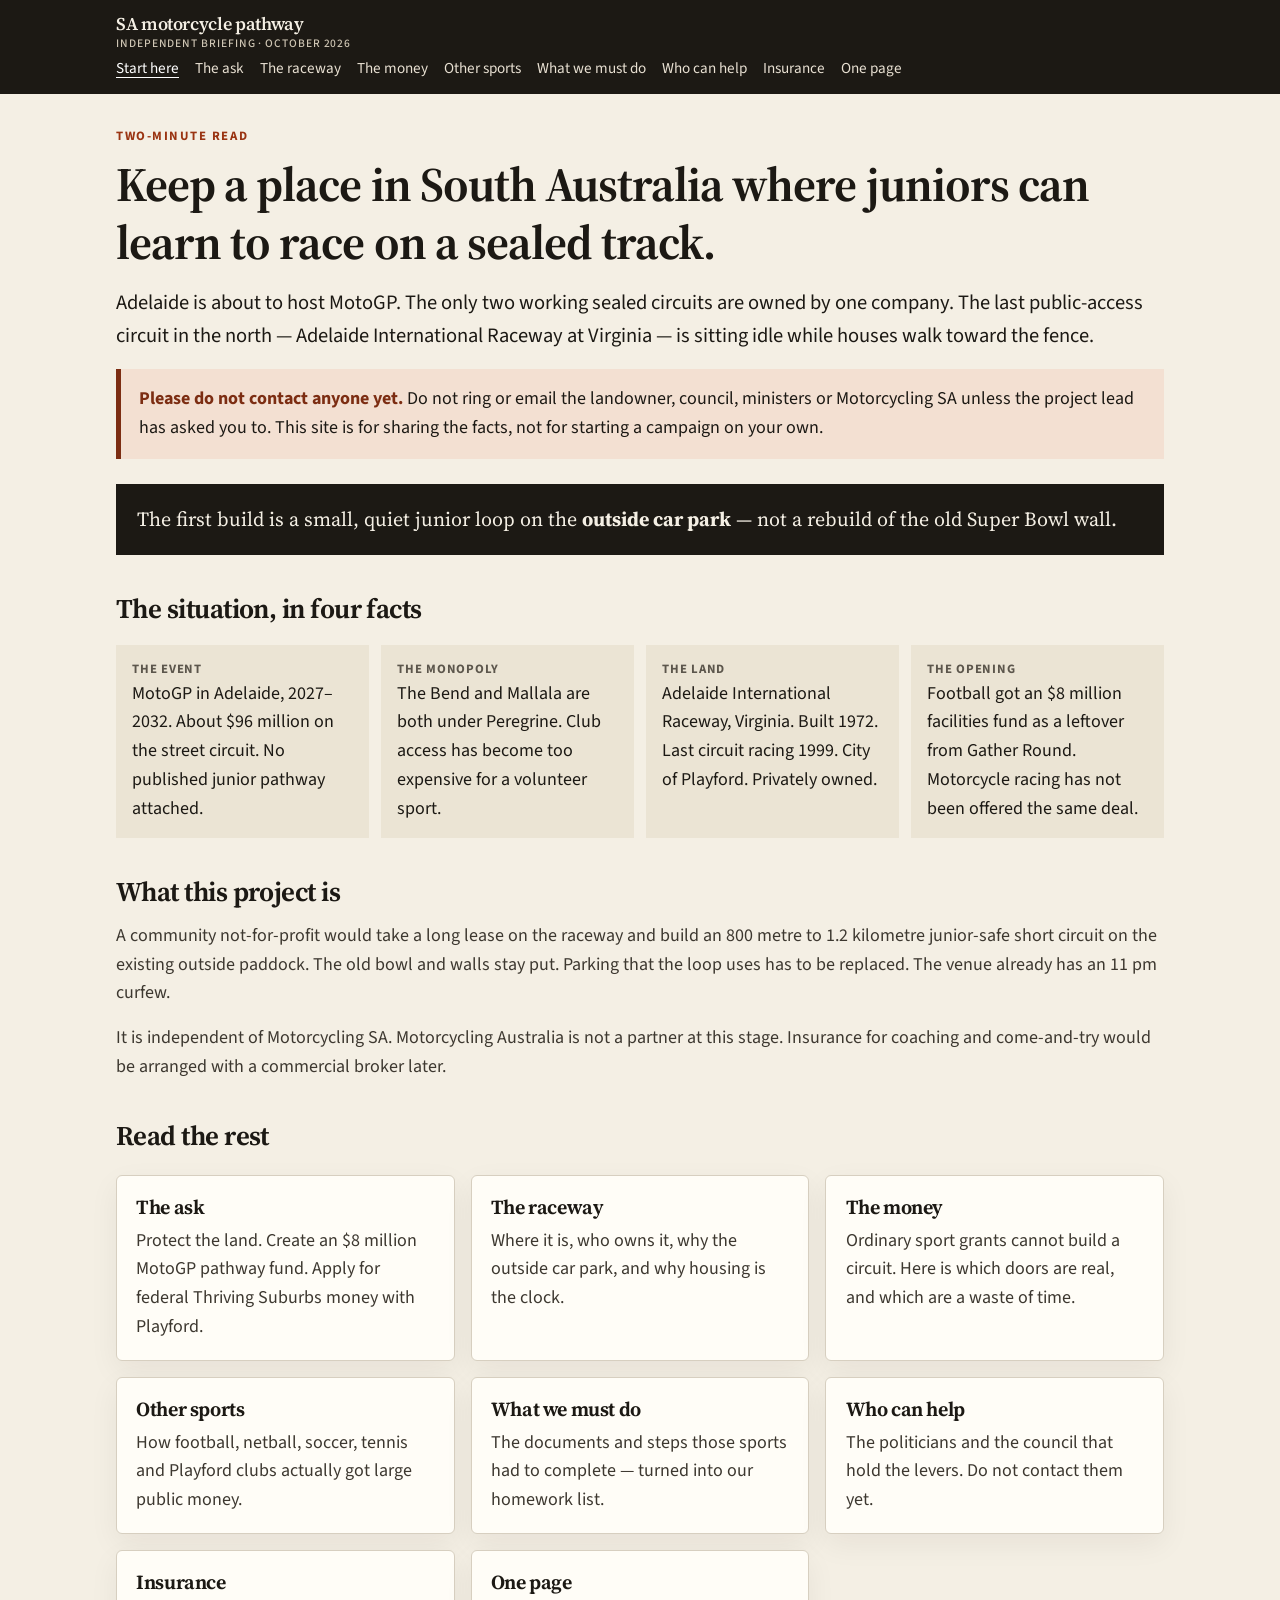
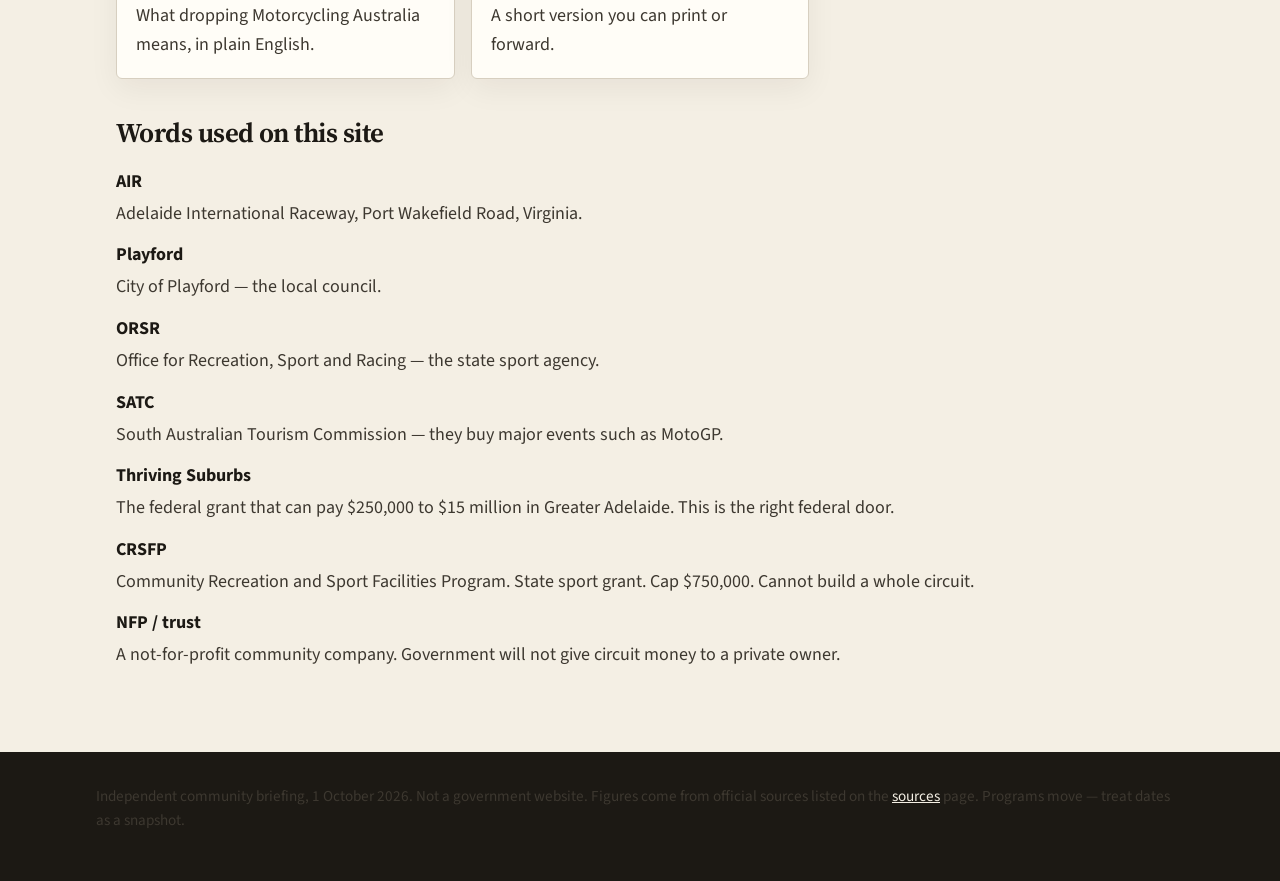
==== index.html @ 2dd80e3b "Add plain-language SA motorcycle pathway briefing site" ====
<!DOCTYPE html>
<html lang="en-AU">
<head>
  <meta charset="utf-8">
  <meta name="viewport" content="width=device-width, initial-scale=1">
  <title>Start here — SA motorcycle pathway briefing</title>
  <meta name="description" content="Plain-language briefing on a junior motorcycle pathway at Adelaide International Raceway, Virginia.">
  <link rel="preconnect" href="https://fonts.googleapis.com">
  <link rel="preconnect" href="https://fonts.gstatic.com" crossorigin>
  <link href="https://fonts.googleapis.com/css2?family=Source+Sans+3:wght@500;700&family=Source+Serif+4:wght@600;650&display=swap" rel="stylesheet">
  <link rel="stylesheet" href="css/style.css">
</head>
<body>
  <a class="skip" href="#content">Skip to content</a>
  <header class="site-header">
    <div class="header-inner">
      <a class="brand" href="index.html">SA motorcycle pathway<small>Independent briefing · October 2026</small></a>
      <button class="nav-toggle" type="button" aria-expanded="false">Menu</button>
    </div>
    <nav class="nav" aria-label="Main">
      <a class="is-current" href="index.html">Start here</a>
      <a href="proposal.html">The ask</a>
      <a href="the-site.html">The raceway</a>
      <a href="money.html">The money</a>
      <a href="other-sports.html">Other sports</a>
      <a href="homework.html">What we must do</a>
      <a href="people.html">Who can help</a>
      <a href="insurance.html">Insurance</a>
      <a href="one-pager.html">One page</a>
    </nav>
  </header>

  <main id="content" class="wrap">
    <p class="kicker">Two-minute read</p>
    <h1>Keep a place in South Australia where juniors can learn to race on a sealed track.</h1>
    <p class="lead">Adelaide is about to host MotoGP. The only two working sealed circuits are owned by one company. The last public-access circuit in the north — Adelaide International Raceway at Virginia — is sitting idle while houses walk toward the fence.</p>

    <div class="notice">
      <strong>Please do not contact anyone yet.</strong>
      Do not ring or email the landowner, council, ministers or Motorcycling SA unless the project lead has asked you to. This site is for sharing the facts, not for starting a campaign on your own.
    </div>

    <div class="hero-ask">
      <p>The first build is a small, quiet junior loop on the <strong>outside car park</strong> — not a rebuild of the old Super Bowl wall.</p>
    </div>

    <h2>The situation, in four facts</h2>
    <div class="facts">
      <div class="fact"><b>The event</b>MotoGP in Adelaide, 2027–2032. About $96 million on the street circuit. No published junior pathway attached.</div>
      <div class="fact"><b>The monopoly</b>The Bend and Mallala are both under Peregrine. Club access has become too expensive for a volunteer sport.</div>
      <div class="fact"><b>The land</b>Adelaide International Raceway, Virginia. Built 1972. Last circuit racing 1999. City of Playford. Privately owned.</div>
      <div class="fact"><b>The opening</b>Football got an $8 million facilities fund as a leftover from Gather Round. Motorcycle racing has not been offered the same deal.</div>
    </div>

    <h2>What this project is</h2>
    <p>A community not-for-profit would take a long lease on the raceway and build an 800 metre to 1.2 kilometre junior-safe short circuit on the existing outside paddock. The old bowl and walls stay put. Parking that the loop uses has to be replaced. The venue already has an 11 pm curfew.</p>
    <p>It is independent of Motorcycling SA. Motorcycling Australia is not a partner at this stage. Insurance for coaching and come-and-try would be arranged with a commercial broker later.</p>

    <h2>Read the rest</h2>
    <div class="grid">
      <a class="card" href="proposal.html"><h3>The ask</h3><p>Protect the land. Create an $8 million MotoGP pathway fund. Apply for federal Thriving Suburbs money with Playford.</p></a>
      <a class="card" href="the-site.html"><h3>The raceway</h3><p>Where it is, who owns it, why the outside car park, and why housing is the clock.</p></a>
      <a class="card" href="money.html"><h3>The money</h3><p>Ordinary sport grants cannot build a circuit. Here is which doors are real, and which are a waste of time.</p></a>
      <a class="card" href="other-sports.html"><h3>Other sports</h3><p>How football, netball, soccer, tennis and Playford clubs actually got large public money.</p></a>
      <a class="card" href="homework.html"><h3>What we must do</h3><p>The documents and steps those sports had to complete — turned into our homework list.</p></a>
      <a class="card" href="people.html"><h3>Who can help</h3><p>The politicians and the council that hold the levers. Do not contact them yet.</p></a>
      <a class="card" href="insurance.html"><h3>Insurance</h3><p>What dropping Motorcycling Australia means, in plain English.</p></a>
      <a class="card" href="one-pager.html"><h3>One page</h3><p>A short version you can print or forward.</p></a>
    </div>

    <h2>Words used on this site</h2>
    <dl class="glossary">
      <dt>AIR</dt><dd>Adelaide International Raceway, Port Wakefield Road, Virginia.</dd>
      <dt>Playford</dt><dd>City of Playford — the local council.</dd>
      <dt>ORSR</dt><dd>Office for Recreation, Sport and Racing — the state sport agency.</dd>
      <dt>SATC</dt><dd>South Australian Tourism Commission — they buy major events such as MotoGP.</dd>
      <dt>Thriving Suburbs</dt><dd>The federal grant that can pay $250,000 to $15 million in Greater Adelaide. This is the right federal door.</dd>
      <dt>CRSFP</dt><dd>Community Recreation and Sport Facilities Program. State sport grant. Cap $750,000. Cannot build a whole circuit.</dd>
      <dt>NFP / trust</dt><dd>A not-for-profit community company. Government will not give circuit money to a private owner.</dd>
    </dl>
  </main>

  <footer class="site-footer">
    <div class="wrap">
      <p>Independent community briefing, 1 October 2026. Not a government website. Figures come from official sources listed on the <a href="sources.html">sources</a> page. Programs move — treat dates as a snapshot.</p>
    </div>
  </footer>
  <script src="js/nav.js"></script>
</body>
</html>
---- css/style.css ----
:root {
  --ink: #1c1914;
  --ink-soft: #3d3830;
  --muted: #5c564c;
  --paper: #f4efe4;
  --paper-2: #ebe4d4;
  --card: #fffdf7;
  --line: #d7cfc0;
  --accent: #9a3412;
  --accent-2: #1f4d46;
  --warn: #7c2d12;
  --warn-bg: #f3e0d2;
  --ok-bg: #dce8e4;
  --shadow: 0 10px 30px rgba(28, 25, 20, 0.06);
  --max: 68rem;
  --sans: "Source Sans 3", "Segoe UI", sans-serif;
  --serif: "Source Serif 4", Georgia, serif;
}

* { box-sizing: border-box; }
html { scroll-behavior: smooth; }
body {
  margin: 0;
  background: var(--paper);
  color: var(--ink);
  font-family: var(--sans);
  font-size: 1.125rem;
  line-height: 1.6;
}

a { color: var(--accent-2); }
a:hover { color: var(--accent); }

.skip {
  position: absolute;
  left: -999px;
}
.skip:focus {
  left: 1rem;
  top: 1rem;
  background: #fff;
  padding: 0.5rem 1rem;
  z-index: 20;
}

.site-header {
  background: var(--ink);
  color: #f4efe4;
  position: sticky;
  top: 0;
  z-index: 10;
}
.header-inner {
  max-width: var(--max);
  margin: 0 auto;
  padding: 0.85rem 1.25rem 0.4rem;
  display: flex;
  align-items: center;
  justify-content: space-between;
  gap: 1rem;
  width: 100%;
}
.site-header .nav {
  max-width: var(--max);
  margin: 0 auto;
  padding: 0 1.25rem 0.85rem;
}
.brand {
  color: #f4efe4;
  text-decoration: none;
  font-family: var(--serif);
  font-weight: 600;
  letter-spacing: -0.02em;
  line-height: 1.15;
}
.brand small {
  display: block;
  font-family: var(--sans);
  font-weight: 500;
  font-size: 0.72rem;
  letter-spacing: 0.08em;
  text-transform: uppercase;
  color: #cfc6b4;
  margin-top: 0.15rem;
}
.nav-toggle {
  display: none;
  background: transparent;
  color: #f4efe4;
  border: 1px solid #6b6458;
  padding: 0.45rem 0.7rem;
  font: inherit;
  cursor: pointer;
}
.nav {
  display: flex;
  flex-wrap: wrap;
  gap: 0.35rem 1rem;
}
.nav a {
  color: #e8e0d2;
  text-decoration: none;
  font-size: 0.95rem;
}
.nav a:hover,
.nav a.is-current {
  color: #fff;
  text-decoration: underline;
  text-underline-offset: 0.25em;
}

.wrap {
  max-width: var(--max);
  margin: 0 auto;
  padding: 2rem 1.25rem 4rem;
}

.kicker {
  font-size: 0.8rem;
  letter-spacing: 0.12em;
  text-transform: uppercase;
  color: var(--accent);
  font-weight: 700;
  margin: 0 0 0.6rem;
}
h1, h2, h3 {
  font-family: var(--serif);
  font-weight: 650;
  letter-spacing: -0.02em;
  line-height: 1.2;
  color: var(--ink);
}
h1 { font-size: clamp(2rem, 4vw, 3rem); margin: 0 0 1rem; }
h2 { font-size: 1.7rem; margin: 2.4rem 0 0.8rem; }
h3 { font-size: 1.25rem; margin: 1.6rem 0 0.5rem; }
p { margin: 0 0 1rem; color: var(--ink-soft); }
.lead { font-size: 1.28rem; color: var(--ink); }

.notice {
  background: var(--warn-bg);
  border-left: 5px solid var(--warn);
  padding: 1rem 1.1rem;
  margin: 0 0 1.6rem;
}
.notice strong { color: var(--warn); }
.soft {
  background: var(--ok-bg);
  border-left: 5px solid var(--accent-2);
  padding: 1rem 1.1rem;
  margin: 0 0 1.6rem;
}

.grid {
  display: grid;
  gap: 1rem;
  grid-template-columns: repeat(auto-fit, minmax(16rem, 1fr));
  margin: 1.4rem 0 2rem;
}
.card {
  background: var(--card);
  border: 1px solid var(--line);
  border-radius: 6px;
  padding: 1.15rem 1.2rem;
  box-shadow: var(--shadow);
  text-decoration: none;
  color: inherit;
  display: block;
}
a.card:hover { border-color: var(--accent-2); }
.card h3 { margin-top: 0; }
.card p:last-child { margin-bottom: 0; }
.num {
  font-family: var(--serif);
  font-size: 1.8rem;
  color: var(--accent);
  margin: 0 0 0.3rem;
}

.facts {
  display: grid;
  grid-template-columns: repeat(auto-fit, minmax(12rem, 1fr));
  gap: 0.75rem;
  margin: 1.2rem 0 1.8rem;
}
.fact {
  background: var(--paper-2);
  padding: 0.9rem 1rem;
}
.fact b { display: block; font-size: 0.8rem; text-transform: uppercase; letter-spacing: 0.06em; color: var(--muted); }

table {
  width: 100%;
  border-collapse: collapse;
  background: var(--card);
  margin: 1rem 0 1.6rem;
  font-size: 1.02rem;
}
th, td {
  text-align: left;
  padding: 0.7rem 0.75rem;
  border-bottom: 1px solid var(--line);
  vertical-align: top;
}
th { background: var(--paper-2); font-size: 0.85rem; letter-spacing: 0.04em; text-transform: uppercase; }
.table-wrap { overflow-x: auto; }

ol.steps, ul.plain { padding-left: 1.2rem; }
ol.steps li, ul.plain li { margin: 0.45rem 0; color: var(--ink-soft); }

.site-footer {
  background: var(--ink);
  color: #d7cfc0;
  padding: 2rem 1.25rem;
  font-size: 0.95rem;
}
.site-footer .wrap { padding: 0; }
.site-footer a { color: #f4efe4; }

@media (max-width: 820px) {
  .nav-toggle { display: block; }
  .nav {
    display: none;
    width: 100%;
    padding: 0 1.25rem 1rem;
    flex-direction: column;
  }
  .site-header.is-open .nav { display: flex; }
  .header-inner { flex-wrap: wrap; }
}

@media print {
  .site-header, .site-footer, .nav-toggle, .no-print { display: none !important; }
  body { background: #fff; font-size: 12pt; }
  .wrap { padding: 0; max-width: none; }
  a { color: inherit; text-decoration: none; }
}

.glossary dt { font-weight: 700; margin-top: 0.8rem; }
.glossary dd { margin: 0.2rem 0 0; color: var(--ink-soft); }
.hero-ask {
  background: var(--ink);
  color: #f4efe4;
  padding: 1.2rem 1.3rem;
  margin: 1.4rem 0 1.8rem;
}
.hero-ask p { color: #f4efe4; margin: 0; font-family: var(--serif); font-size: 1.25rem; }
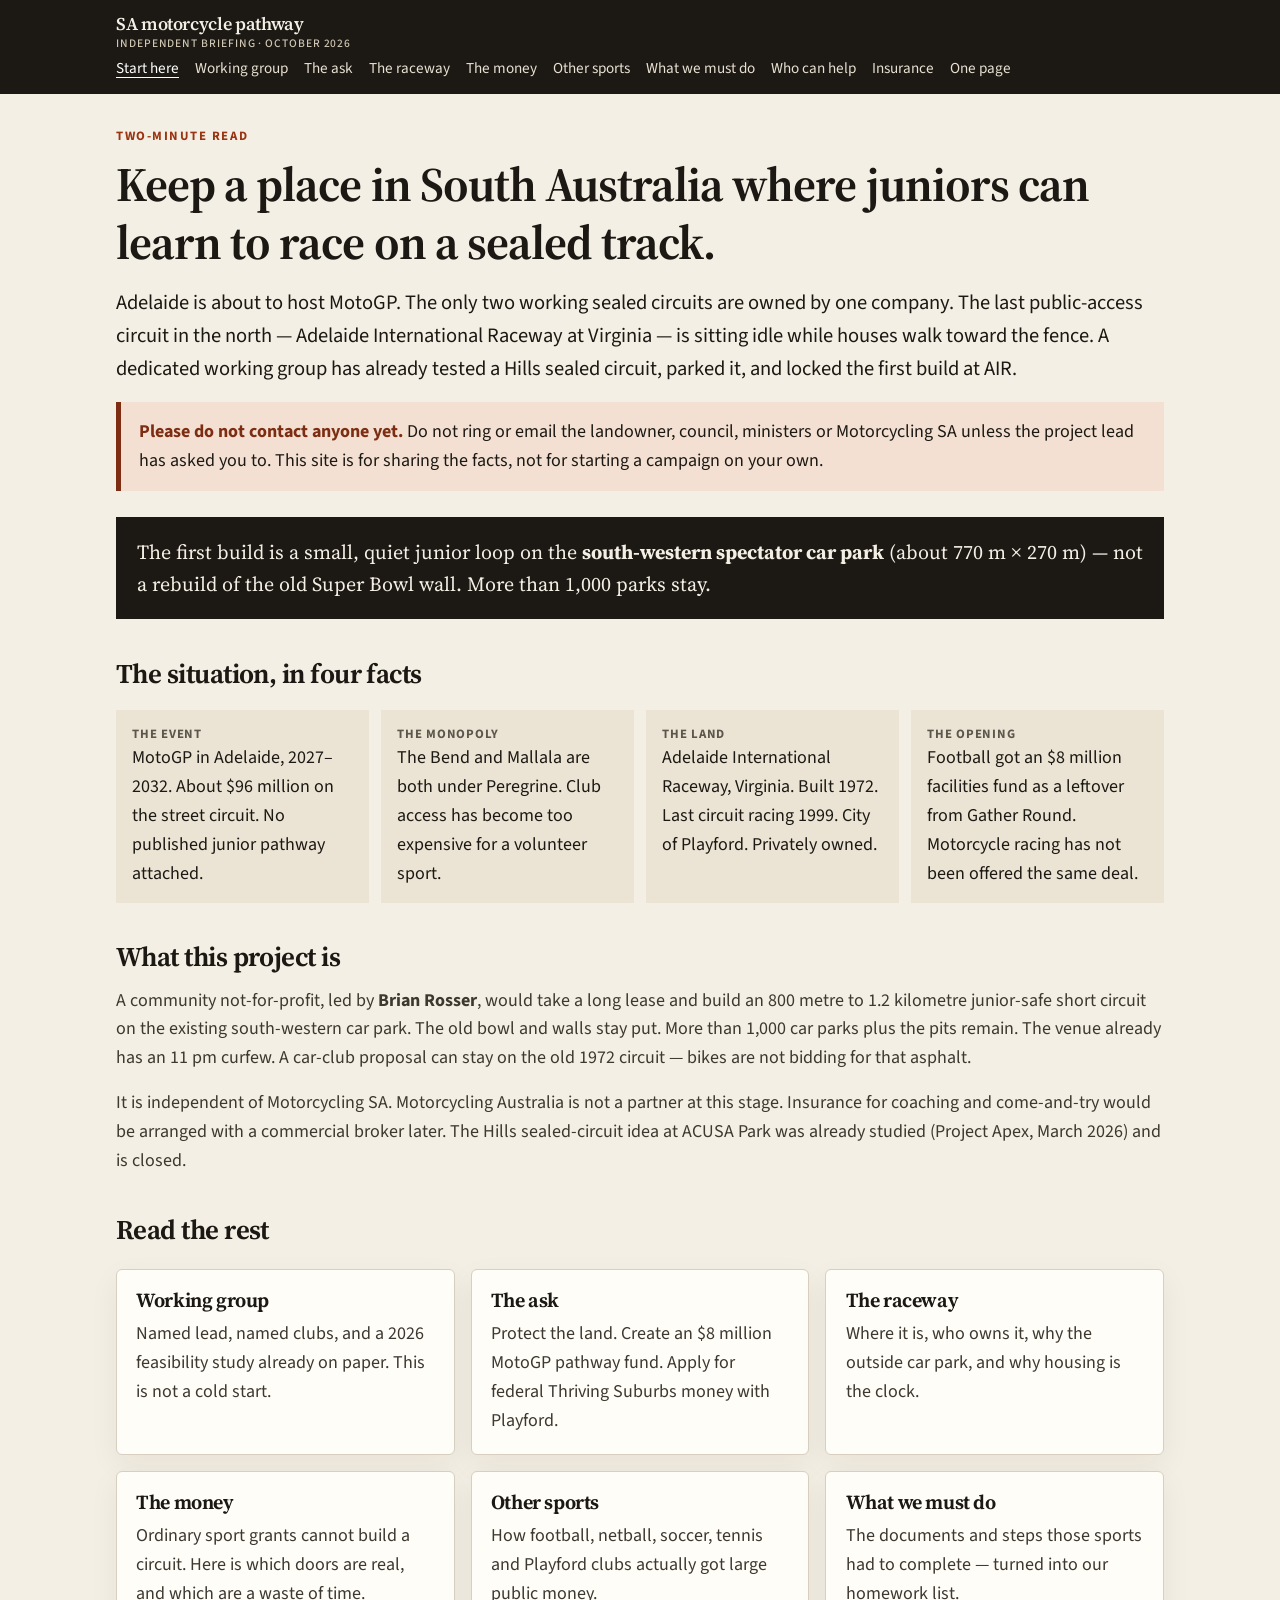
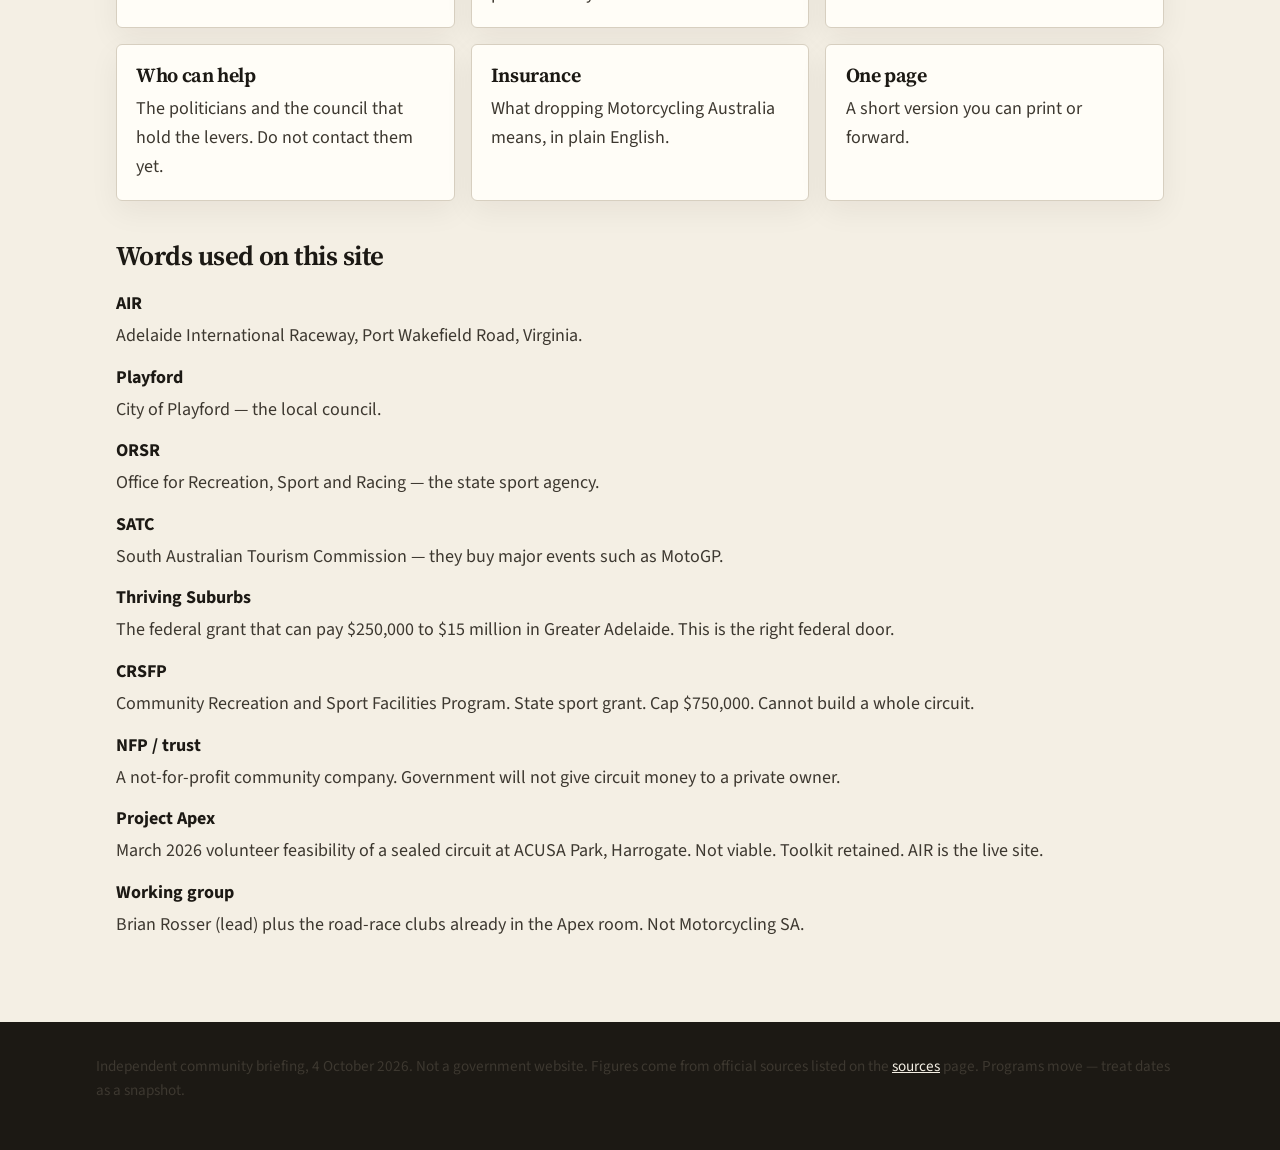
==== commit 4f721048: "docs: add working-group history and AIR pad facts Publish the dedicated working group (Brian Rosser," ====
--- a/index.html
+++ b/index.html
@@ -19,6 +19,7 @@
     </div>
     <nav class="nav" aria-label="Main">
       <a class="is-current" href="index.html">Start here</a>
+      <a href="working-group.html">Working group</a>
       <a href="proposal.html">The ask</a>
       <a href="the-site.html">The raceway</a>
       <a href="money.html">The money</a>
@@ -33,7 +34,7 @@
   <main id="content" class="wrap">
     <p class="kicker">Two-minute read</p>
     <h1>Keep a place in South Australia where juniors can learn to race on a sealed track.</h1>
-    <p class="lead">Adelaide is about to host MotoGP. The only two working sealed circuits are owned by one company. The last public-access circuit in the north — Adelaide International Raceway at Virginia — is sitting idle while houses walk toward the fence.</p>
+    <p class="lead">Adelaide is about to host MotoGP. The only two working sealed circuits are owned by one company. The last public-access circuit in the north — Adelaide International Raceway at Virginia — is sitting idle while houses walk toward the fence. A dedicated working group has already tested a Hills sealed circuit, parked it, and locked the first build at AIR.</p>
 
     <div class="notice">
       <strong>Please do not contact anyone yet.</strong>
@@ -41,7 +42,7 @@
     </div>
 
     <div class="hero-ask">
-      <p>The first build is a small, quiet junior loop on the <strong>outside car park</strong> — not a rebuild of the old Super Bowl wall.</p>
+      <p>The first build is a small, quiet junior loop on the <strong>south-western spectator car park</strong> (about 770 m × 270 m) — not a rebuild of the old Super Bowl wall. More than 1,000 parks stay.</p>
     </div>
 
     <h2>The situation, in four facts</h2>
@@ -53,11 +54,12 @@
     </div>
 
     <h2>What this project is</h2>
-    <p>A community not-for-profit would take a long lease on the raceway and build an 800 metre to 1.2 kilometre junior-safe short circuit on the existing outside paddock. The old bowl and walls stay put. Parking that the loop uses has to be replaced. The venue already has an 11 pm curfew.</p>
-    <p>It is independent of Motorcycling SA. Motorcycling Australia is not a partner at this stage. Insurance for coaching and come-and-try would be arranged with a commercial broker later.</p>
+    <p>A community not-for-profit, led by <strong>Brian Rosser</strong>, would take a long lease and build an 800 metre to 1.2 kilometre junior-safe short circuit on the existing south-western car park. The old bowl and walls stay put. More than 1,000 car parks plus the pits remain. The venue already has an 11 pm curfew. A car-club proposal can stay on the old 1972 circuit — bikes are not bidding for that asphalt.</p>
+    <p>It is independent of Motorcycling SA. Motorcycling Australia is not a partner at this stage. Insurance for coaching and come-and-try would be arranged with a commercial broker later. The Hills sealed-circuit idea at ACUSA Park was already studied (Project Apex, March 2026) and is closed.</p>
 
     <h2>Read the rest</h2>
     <div class="grid">
+      <a class="card" href="working-group.html"><h3>Working group</h3><p>Named lead, named clubs, and a 2026 feasibility study already on paper. This is not a cold start.</p></a>
       <a class="card" href="proposal.html"><h3>The ask</h3><p>Protect the land. Create an $8 million MotoGP pathway fund. Apply for federal Thriving Suburbs money with Playford.</p></a>
       <a class="card" href="the-site.html"><h3>The raceway</h3><p>Where it is, who owns it, why the outside car park, and why housing is the clock.</p></a>
       <a class="card" href="money.html"><h3>The money</h3><p>Ordinary sport grants cannot build a circuit. Here is which doors are real, and which are a waste of time.</p></a>
@@ -77,12 +79,14 @@
       <dt>Thriving Suburbs</dt><dd>The federal grant that can pay $250,000 to $15 million in Greater Adelaide. This is the right federal door.</dd>
       <dt>CRSFP</dt><dd>Community Recreation and Sport Facilities Program. State sport grant. Cap $750,000. Cannot build a whole circuit.</dd>
       <dt>NFP / trust</dt><dd>A not-for-profit community company. Government will not give circuit money to a private owner.</dd>
+      <dt>Project Apex</dt><dd>March 2026 volunteer feasibility of a sealed circuit at ACUSA Park, Harrogate. Not viable. Toolkit retained. AIR is the live site.</dd>
+      <dt>Working group</dt><dd>Brian Rosser (lead) plus the road-race clubs already in the Apex room. Not Motorcycling SA.</dd>
     </dl>
   </main>
 
   <footer class="site-footer">
     <div class="wrap">
-      <p>Independent community briefing, 1 October 2026. Not a government website. Figures come from official sources listed on the <a href="sources.html">sources</a> page. Programs move — treat dates as a snapshot.</p>
+      <p>Independent community briefing, 4 October 2026. Not a government website. Figures come from official sources listed on the <a href="sources.html">sources</a> page. Programs move — treat dates as a snapshot.</p>
     </div>
   </footer>
   <script src="js/nav.js"></script>
